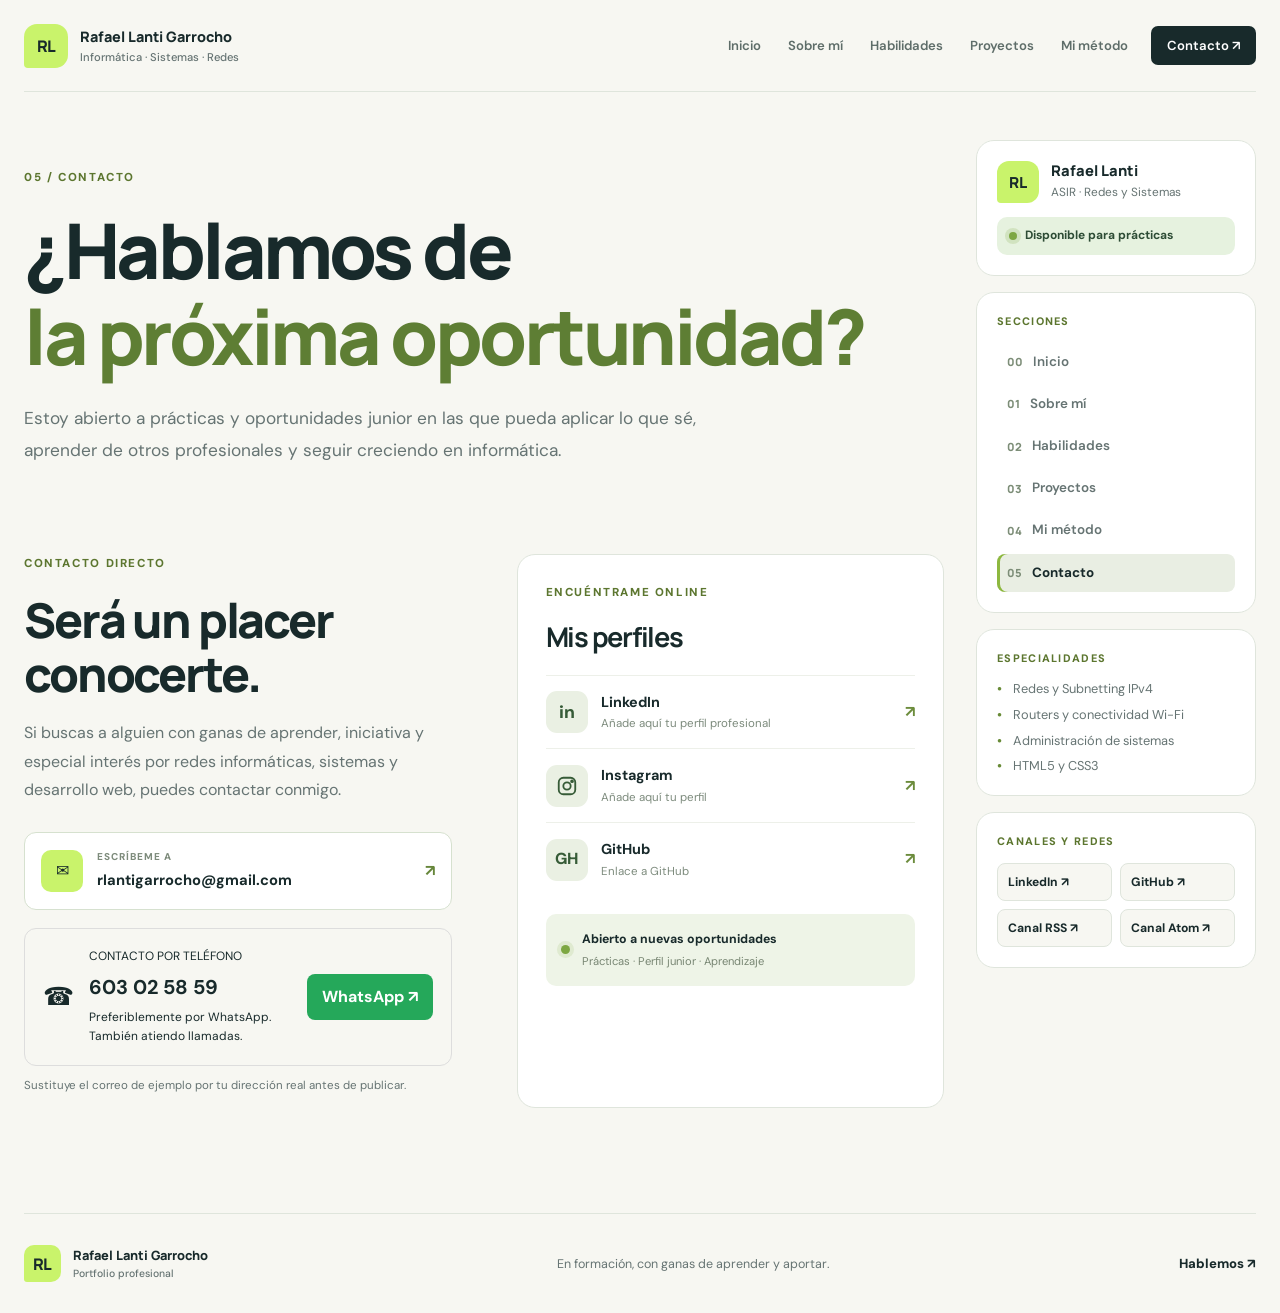
==== contacto.html @ fdefc6be "Add files via upload" ====
<!doctype html>
<html lang="es">
    <head>
        <meta charset="UTF-8" />
        <meta name="viewport" content="width=device-width, initial-scale=1.0" />
        <meta
            name="description"
            content="Contacta con Rafael Lanti Garrocho para oportunidades junior, prácticas y colaboraciones." />
        <title>Contacto | Rafael Lanti Garrocho</title>
        <link rel="stylesheet" href="css/styles.css" />
    <link rel="stylesheet" href="css/contacto.css" />
        
    </head>
    <body>
        <header class="cabecera-sitio">
            <a class="marca" href="index.html"
                ><span class="simbolo-marca">RL</span
                ><span class="nombre-marca">Rafael Lanti Garrocho<small>Informática · Sistemas · Redes</small></span></a
            >
            <nav class="navegacion" aria-label="Navegación principal">
                <a href="index.html" class="">Inicio</a><a href="sobre-mi.html" class="">Sobre mí</a
                ><a href="habilidades.html" class="">Habilidades</a><a href="proyectos.html" class="">Proyectos</a
                ><a href="proceso.html" class="">Mi método</a
                ><a class="contacto-navegacion" href="contacto.html">Contacto ↗</a>
            </nav>
        </header>
        <div class="estructura-pagina">
        <main class="contenido-principal">
            <section class="portada-interior contenedor">
                <p class="antetitulo">05 / CONTACTO</p>
                <h1>¿Hablamos de<br /><span>la próxima oportunidad?</span></h1>
                <p class="introduccion-interior">
                    Estoy abierto a prácticas y oportunidades junior en las que pueda aplicar lo que sé, aprender de
                    otros profesionales y seguir creciendo en informática.
                </p>
            </section>
            <section class="seccion contenedor distribucion-contacto">
                <div class="contenido-contacto">
                    <p class="antetitulo">CONTACTO DIRECTO</p>
                    <h2>Será un placer<br />conocerte.</h2>
                    <p>
                        Si buscas a alguien con ganas de aprender, iniciativa y especial interés por redes informáticas,
                        sistemas y desarrollo web, puedes contactar conmigo.
                    </p>
                    <a class="boton-correo" href="mailto:TU_CORREO@ejemplo.com"
                        ><span class="icono-correo">✉</span
                        ><span><small>ESCRÍBEME A</small><strong>rlantigarrocho@gmail.com</strong></span
                        ><b>↗</b></a
                    >
                    <div class="contacto-telefono">
                        <span class="icono-telefono">☎</span>
                        <span class="datos-telefono">
                            <small>CONTACTO POR TELÉFONO</small>
                            <strong>603 02 58 59</strong>
                            <small>Preferiblemente por WhatsApp. También atiendo llamadas.</small>
                        </span>
                        <a class="boton-whatsapp" href="https://wa.me/34603025859" target="_blank" rel="noopener noreferrer">WhatsApp ↗</a>
                    </div>
                    <p class="nota-sustitucion">Sustituye el correo de ejemplo por tu dirección real antes de publicar.</p>
                </div>
                <div class="panel-social">
                    <p class="antetitulo">ENCUÉNTRAME ONLINE</p>
                    <h3>Mis perfiles</h3>
                    <!-- Reemplaza los href de LinkedIn e Instagram con las URL reales. -->
                    <a
                        class="fila-social"
                        href="https://www.linkedin.com/in/rafael-lanti-garrocho-1a99183ab?utm_source=share_via&utm_content=profile&utm_medium=member_ios"
                        target="_blank"
                        rel="noopener noreferrer"
                        ><span class="logo-social logo-linkedin">in</span
                        ><span><strong>LinkedIn</strong><small>Añade aquí tu perfil profesional</small></span
                        ><b>↗</b></a
                    >
                    <a
                        class="fila-social"
                        href="https://www.instagram.com/_rafa_07_?rpxt=ZnczYmphZ2oycDF4&utm_source=qr"
                        target="_blank"
                        rel="noopener noreferrer"
                        ><span class="logo-social logo-instagram"
                            ><svg viewBox="0 0 24 24" aria-hidden="true">
                                <rect x="3" y="3" width="18" height="18" rx="5"></rect>
                                <circle cx="12" cy="12" r="4"></circle>
                                <circle cx="17.5" cy="6.8" r="1"></circle></svg></span
                        ><span><strong>Instagram</strong><small>Añade aquí tu perfil</small></span
                        ><b>↗</b></a
                    >
                    <a class="fila-social" href="https://github.com/" target="_blank" rel="noopener noreferrer"
                        ><span class="logo-social">GH</span
                        ><span><strong>GitHub</strong><small>Enlace a GitHub</small></span
                        ><b>↗</b></a
                    >
                    <div class="caja-disponibilidad">
                        <i></i
                        ><span
                            ><strong>Abierto a nuevas oportunidades</strong
                            ><small>Prácticas · Perfil junior · Aprendizaje</small></span
                        >
                    </div>
                </div>
            </section>
                </main>
        <aside class="barra-lateral" aria-label="Barra lateral de acceso rápido">
            <div class="tarjeta-lateral">
                <div class="perfil-lateral">
                    <span class="avatar-lateral">RL</span>
                    <div class="datos-lateral">
                        <strong>Rafael Lanti</strong>
                        <small>ASIR · Redes y Sistemas</small>
                    </div>
                </div>
                <div class="estado-lateral">
                    <span class="punto-estado"></span>
                    <span>Disponible para prácticas</span>
                </div>
            </div>

            <div class="tarjeta-lateral">
                <p class="titulo-lateral">SECCIONES</p>
                <nav class="menu-lateral" aria-label="Menú lateral">
                    <a href="index.html"><span>00</span> Inicio</a>
                    <a href="sobre-mi.html"><span>01</span> Sobre mí</a>
                    <a href="habilidades.html"><span>02</span> Habilidades</a>
                    <a href="proyectos.html"><span>03</span> Proyectos</a>
                    <a href="proceso.html"><span>04</span> Mi método</a>
                    <a href="contacto.html" class="activo-lateral"><span>05</span> Contacto</a>
                </nav>
            </div>

            <div class="tarjeta-lateral">
                <p class="titulo-lateral">ESPECIALIDADES</p>
                <ul class="lista-lateral">
                    <li>Redes y Subnetting IPv4</li>
                    <li>Routers y conectividad Wi-Fi</li>
                    <li>Administración de sistemas</li>
                    <li>HTML5 y CSS3</li>
                </ul>
            </div>

            <div class="tarjeta-lateral">
                <p class="titulo-lateral">CANALES Y REDES</p>
                <div class="enlaces-lateral">
                    <a href="https://www.linkedin.com/in/rafael-lanti-garrocho-1a99183ab?utm_source=share_via&utm_content=profile&utm_medium=member_ios" target="_blank" rel="noopener noreferrer">LinkedIn ↗</a>
                    <a href="https://github.com/" target="_blank" rel="noopener noreferrer">GitHub ↗</a>
                    <a href="rss.xml">Canal RSS ↗</a>
                    <a href="atom.xml">Canal Atom ↗</a>
                </div>
            </div>
        </aside>
    </div>
        <footer class="pie-sitio">
            <a class="marca" href="index.html"
                ><span class="simbolo-marca">RL</span
                ><span class="nombre-marca">Rafael Lanti Garrocho<small>Portfolio profesional</small></span></a
            >
            <p>En formación, con ganas de aprender y aportar.</p>
            <a href="contacto.html">Hablemos ↗</a>
        </footer>
    </body>
</html>
---- css/styles.css ----
/* ESTILOS GENERALES COMPARTIDOS
   Aquí solo se definen la base visual, colores, tipografía y elementos comunes. */
/* Estilos compartidos. Edita las variables para cambiar la paleta. */
@import url("https://fonts.googleapis.com/css2?family=DM+Sans:wght@400;500;600;700&family=Manrope:wght@400;500;600;700;800&display=swap");
/* PERSONALIZACION RAPIDA
   Cambia estos valores para modificar los colores, el ancho general y las esquinas.
   Los estilos comunes estan aqui; los estilos de cada pagina estan en su CSS correspondiente.
*/
:root {
   --fondo-pagina: #f7f7f2;
   --blanco: #fff;
   --texto-principal: #182a2b;
   --texto-secundario: #667473;
   --verde: #c9f36b;
   --verde-oscuro: #2d4c35;
   --verde-claro: #e6f2df;
   --borde: #dfe5dc;
   --fondo-suave: #eef1e9;
   --ancho-maximo: 1160px;
   --radio-borde: 18px;
}
* {
   box-sizing: border-box;
}
html {
   scroll-behavior: smooth;
}
body {
   margin: 0;
   color: var(--texto-principal);
   background: var(--fondo-pagina);
   font-family: "DM Sans", sans-serif;
   line-height: 1.65;
   -webkit-font-smoothing: antialiased;
}
a {
   color: inherit;
   text-decoration: none;
}
a:focus-visible {
   outline: 3px solid #799e37;
   outline-offset: 4px;
}
p {
   color: var(--texto-secundario);
   margin-top: 0;
}
h1,
h2,
h3 {
   font-family: "Manrope", sans-serif;
   line-height: 1.12;
   letter-spacing: -0.045em;
   margin-top: 0;
}
h1 {
   font-size: clamp(2.8rem, 6.5vw, 5.5rem);
   font-weight: 800;
   margin-bottom: 24px;
}
h2 {
   font-size: clamp(1.9rem, 3.6vw, 3.15rem);
   font-weight: 800;
   margin-bottom: 18px;
}
h3 {
   font-size: 1.35rem;
   margin-bottom: 12px;
}
.contenedor {
   width: min(var(--ancho-maximo), calc(100% - 48px));
   margin-inline: auto;
}
.antetitulo {
   display: flex;
   align-items: center;
   gap: 10px;
   color: #5c762f;
   font-size: 0.72rem;
   font-weight: 800;
   letter-spacing: 0.14em;
   margin: 0 0 20px;
}
.antetitulo i {
   width: 25px;
   height: 3px;
   background: #8db83f;
   display: inline-block;
}
h1 span,
h2 span {
   color: #5e7e34;
}
/* Navegación */
.cabecera-sitio {
   width: min(var(--ancho-maximo), calc(100% - 48px));
   min-height: 92px;
   margin: auto;
   display: flex;
   align-items: center;
   justify-content: space-between;
   gap: 30px;
   border-bottom: 1px solid var(--borde);
}
.marca {
   display: inline-flex;
   align-items: center;
   gap: 12px;
   flex-shrink: 0;
}
.simbolo-marca {
   display: grid;
   place-items: center;
   width: 44px;
   height: 44px;
   background: var(--verde);
   color: var(--texto-principal);
   font:
      800 1rem "Manrope",
      sans-serif;
   border-radius: 13px 13px 13px 4px;
   letter-spacing: -0.06em;
}
.nombre-marca {
   font:
      800 0.9rem "Manrope",
      sans-serif;
   line-height: 1.25;
}
.nombre-marca small {
   display: block;
   margin-top: 4px;
   font:
      500 0.7rem "DM Sans",
      sans-serif;
   color: var(--texto-secundario);
}
.navegacion {
   display: flex;
   align-items: center;
   justify-content: flex-end;
   flex-wrap: wrap;
   gap: 5px;
}
.navegacion a {
   padding: 9px 11px;
   color: #5e6d69;
   font-size: 0.82rem;
   font-weight: 600;
   border-radius: 7px;
   transition: 0.2s;
}
.navegacion a:hover,
.navegacion a.activo {
   color: var(--texto-principal);
   background: #e9eee3;
}
.navegacion a.activo {
   box-shadow: inset 0 -2px #91b747;
}
.navegacion .contacto-navegacion {
   background: var(--texto-principal);
   color: white;
   padding-inline: 16px;
   margin-left: 7px;
}
.navegacion .contacto-navegacion:hover {
   background: #36514b;
}

/* Páginas interiores */
.portada-interior {
   padding-block: 76px 28px;
}
.portada-interior h1 {
   font-size: clamp(2.8rem, 6vw, 5rem);
}
.introduccion-interior {
   max-width: 720px;
   font-size: 1.08rem;
   line-height: 1.85;
}

/* Pie de página */
.pie-sitio {
   width: min(var(--ancho-maximo), calc(100% - 48px));
   min-height: 100px;
   margin: auto;
   display: flex;
   align-items: center;
   justify-content: space-between;
   gap: 22px;
   border-top: 1px solid var(--borde);
}
.pie-sitio .simbolo-marca {
   width: 37px;
   height: 37px;
   border-radius: 10px 10px 10px 3px;
}
.pie-sitio .nombre-marca {
   font-size: 0.8rem;
}
.pie-sitio .nombre-marca small {
   font-size: 0.65rem;
}
.pie-sitio > p {
   margin: 0;
   font-size: 0.78rem;
}
.pie-sitio > a:last-child {
   font-size: 0.82rem;
   font-weight: 800;
}

@media  (max-width: 960px)  {
  .cabecera-sitio { align-items: flex-start;
      flex-direction: column;
      justify-content: center;
      padding-block: 20px;
      gap: 17px; }
  .navegacion { justify-content: flex-start; }
}

@media  (max-width: 680px)  {
  .contenedor,
   .cabecera-sitio,
   .pie-sitio { width: calc(100% - 32px); }
  .cabecera-sitio { min-height: auto; }
  .navegacion { gap: 3px; }
  .navegacion a { padding: 8px;
      font-size: 0.76rem; }
  .navegacion .contacto-navegacion { margin-left: 0; }
  .seccion { padding-block: 66px; }
  .introduccion-seccion { display: block; }
  .introduccion-seccion > p { margin-top: 20px; }
  .portada-interior { padding-block: 52px 20px; }
  .pie-sitio { flex-wrap: wrap;
      padding-block: 20px; }
  .pie-sitio > p { order: 3;
      width: 100%; }
}

@media  (max-width: 760px)  {
  .marco-retrato { width: min(82%, 340px); }
  .foto-perfil { min-height: 300px; }
}


/* Accesos a los canales RSS y Atom en la navegación del inicio */
.navegacion .enlace-canales {
   padding: 7px 9px;
   border: 1px solid var(--borde);
   color: var(--verde-oscuro);
   font-size: 0.72rem;
   font-weight: 800;
   line-height: 1;
}
.navegacion .enlace-canales:hover {
   background: var(--verde);
   border-color: var(--verde);
}


/* Estructura con barra lateral común en todas las páginas */
.estructura-pagina {
   width: min(1380px, calc(100% - 48px));
   margin-inline: auto;
   display: grid;
   grid-template-columns: minmax(0, 1fr) 280px;
   gap: 32px;
   align-items: start;
}
.contenido-principal {
   min-width: 0;
}
.contenido-principal .contenedor {
   width: 100%;
}
.barra-lateral {
   position: sticky;
   top: 24px;
   margin-block: 48px;
   display: flex;
   flex-direction: column;
   gap: 16px;
}
.tarjeta-lateral {
   padding: 20px;
   background: var(--blanco);
   border: 1px solid var(--borde);
   border-radius: var(--radio-borde);
}
.perfil-lateral {
   display: flex;
   align-items: center;
   gap: 12px;
   margin-bottom: 14px;
}
.avatar-lateral {
   display: grid;
   place-items: center;
   width: 42px;
   height: 42px;
   flex-shrink: 0;
   border-radius: 12px 12px 12px 4px;
   background: var(--verde);
   color: var(--texto-principal);
   font:
      800 0.95rem "Manrope",
      sans-serif;
}
.datos-lateral strong {
   display: block;
   font:
      800 0.92rem "Manrope",
      sans-serif;
   line-height: 1.2;
}
.datos-lateral small {
   display: block;
   margin-top: 3px;
   color: var(--texto-secundario);
   font-size: 0.74rem;
}
.estado-lateral {
   display: flex;
   align-items: center;
   gap: 8px;
   padding: 9px 12px;
   border-radius: 10px;
   background: var(--verde-claro);
   color: var(--verde-oscuro);
   font-size: 0.75rem;
   font-weight: 700;
}
.punto-estado {
   width: 8px;
   height: 8px;
   flex-shrink: 0;
   border-radius: 50%;
   background: #7da742;
   box-shadow: 0 0 0 4px rgba(125, 167, 66, 0.2);
}
.titulo-lateral {
   margin: 0 0 12px;
   color: #5c762f;
   font-size: 0.68rem;
   font-weight: 800;
   letter-spacing: 0.12em;
}
.menu-lateral {
   display: flex;
   flex-direction: column;
   gap: 4px;
}
.menu-lateral a {
   display: flex;
   align-items: center;
   gap: 10px;
   padding: 8px 10px;
   border-radius: 8px;
   color: var(--texto-secundario);
   font-size: 0.84rem;
   font-weight: 600;
   transition:
      background 0.2s,
      color 0.2s;
}
.menu-lateral a span {
   font:
      800 0.7rem "Manrope",
      sans-serif;
   color: #7c8d77;
}
.menu-lateral a:hover,
.menu-lateral a.activo-lateral {
   background: #e9eee3;
   color: var(--texto-principal);
}
.menu-lateral a.activo-lateral {
   font-weight: 700;
   box-shadow: inset 3px 0 0 #8db83f;
}
.lista-lateral {
   list-style: none;
   margin: 0;
   padding: 0;
   display: flex;
   flex-direction: column;
   gap: 8px;
}
.lista-lateral li {
   position: relative;
   padding-left: 16px;
   color: var(--texto-secundario);
   font-size: 0.8rem;
   line-height: 1.4;
}
.lista-lateral li::before {
   content: "•";
   position: absolute;
   left: 0;
   color: #688b37;
   font-weight: 800;
}
.enlaces-lateral {
   display: grid;
   grid-template-columns: 1fr 1fr;
   gap: 8px;
}
.enlaces-lateral a {
   display: flex;
   align-items: center;
   justify-content: space-between;
   padding: 8px 10px;
   border: 1px solid var(--borde);
   border-radius: 8px;
   background: var(--fondo-pagina);
   color: var(--texto-principal);
   font-size: 0.76rem;
   font-weight: 700;
   transition:
      background 0.2s,
      border-color 0.2s;
}
.enlaces-lateral a:hover {
   background: var(--verde);
   border-color: var(--verde);
}
.cabecera-sitio,
.pie-sitio {
   width: min(1380px, calc(100% - 48px));
}

@media (max-width: 1060px) {
   .estructura-pagina {
      grid-template-columns: 1fr;
   }
   .barra-lateral {
      position: static;
      margin-top: 0;
      margin-bottom: 56px;
      display: grid;
      grid-template-columns: repeat(2, 1fr);
   }
}

@media (max-width: 680px) {
   .estructura-pagina,
   .cabecera-sitio,
   .pie-sitio {
      width: calc(100% - 32px);
   }
   .barra-lateral {
      grid-template-columns: 1fr;
      margin-bottom: 40px;
   }
}

/* AJUSTES ADICIONALES PARA MOVILES */
@media (max-width: 680px) {
   body {
      overflow-x: hidden;
   }

   .contenedor,
   .estructura-pagina,
   .cabecera-sitio,
   .pie-sitio {
      max-width: 100%;
   }

   .cabecera-sitio {
      align-items: stretch;
   }

   .navegacion {
      width: 100%;
      justify-content: flex-start;
      gap: 4px;
   }

   .navegacion a {
      padding: 8px 9px;
      font-size: 0.75rem;
   }

   .navegacion .enlace-canales {
      font-size: 0.68rem;
   }

   .estructura-pagina {
      gap: 12px;
   }

   .contenido-principal,
   .contenido-principal .contenedor,
   .barra-lateral,
   .tarjeta-lateral {
      min-width: 0;
   }

   .barra-lateral {
      display: grid;
      grid-template-columns: 1fr;
      gap: 12px;
   }

   .tarjeta-lateral {
      padding: 17px;
   }

   .portada-interior h1 {
      font-size: clamp(2.3rem, 10vw, 3.5rem);
      overflow-wrap: anywhere;
   }

   .introduccion-interior {
      font-size: 0.98rem;
      line-height: 1.7;
   }

   .pie-sitio {
      align-items: flex-start;
      gap: 14px;
   }

   img,
   svg,
   video,
   iframe {
      max-width: 100%;
   }

   p,
   li,
   a,
   strong,
   small {
      overflow-wrap: anywhere;
   }
}

@media (max-width: 380px) {
   .contenedor,
   .cabecera-sitio,
   .pie-sitio,
   .estructura-pagina {
      width: calc(100% - 24px);
   }

   .navegacion a {
      padding: 7px;
      font-size: 0.7rem;
   }

   .nombre-marca {
      font-size: 0.82rem;
   }
}
---- css/contacto.css ----
/* Estilos específicos de esta página */

/* Contacto */
.distribucion-contacto {
   display: grid;
   grid-template-columns: 1fr 1fr;
   gap: 65px;
   padding-top: 42px;
   padding-bottom: 105px;
}
.contenido-contacto h2 {
   font-size: 3rem;
}
.contenido-contacto > p:not(.antetitulo) {
   max-width: 450px;
   line-height: 1.8;
}
.boton-correo {
   display: flex;
   align-items: center;
   gap: 14px;
   max-width: 470px;
   padding: 16px;
   margin-top: 27px;
   border: 1px solid #d6e1cf;
   border-radius: 12px;
   background: white;
}
.icono-correo {
   display: grid;
   place-items: center;
   width: 42px;
   height: 42px;
   border-radius: 10px;
   background: var(--verde);
}
.boton-correo small,
.boton-correo strong {
   display: block;
}
.boton-correo small {
   font-size: 0.62rem;
   color: #7d8b7b;
   font-weight: 800;
   letter-spacing: 0.1em;
}
.boton-correo strong {
   font-size: 0.92rem;
   margin-top: 3px;
}
.boton-correo > b {
   margin-left: auto;
   color: #66863a;
}
.nota-sustitucion {
   font-size: 0.72rem;
   margin-top: 10px;
}
.panel-social {
   padding: 28px;
   border: 1px solid var(--borde);
   border-radius: var(--radio-borde);
   background: white;
}
.panel-social h3 {
   font-size: 1.7rem;
   margin-bottom: 22px;
}
.fila-social {
   display: flex;
   align-items: center;
   gap: 13px;
   padding: 15px 0;
   border-top: 1px solid #edf0e9;
}
.logo-social {
   display: grid;
   place-items: center;
   width: 42px;
   height: 42px;
   flex-shrink: 0;
   border-radius: 11px;
   background: #eaf0e3;
   color: #365b37;
   font-weight: 800;
}
.logo-linkedin {
   font-size: 1.1rem;
}
.logo-instagram svg {
   width: 22px;
   height: 22px;
   fill: none;
   stroke: currentColor;
   stroke-width: 2;
}
.fila-social > span:nth-child(2) {
   display: flex;
   flex-direction: column;
}
.fila-social strong {
   font-size: 0.9rem;
}
.fila-social small {
   color: #7d8b7d;
   font-size: 0.72rem;
}
.fila-social > b {
   margin-left: auto;
   color: #6c8c3c;
}
.fila-social:hover strong {
   color: #5c7d31;
}
.caja-disponibilidad {
   display: flex;
   gap: 12px;
   align-items: center;
   padding: 15px;
   margin-top: 18px;
   background: #eef4e7;
   border-radius: 10px;
}
.caja-disponibilidad > i {
   width: 9px;
   height: 9px;
   flex-shrink: 0;
   border-radius: 50%;
   background: #7da742;
   box-shadow: 0 0 0 4px #7da74224;
}
.caja-disponibilidad strong,
.caja-disponibilidad small {
   display: block;
}
.caja-disponibilidad strong {
   font-size: 0.77rem;
}
.caja-disponibilidad small {
   color: #788673;
   font-size: 0.7rem;
   margin-top: 3px;
}

@media  (max-width: 680px)  {
  .rejilla-areas,
   .rejilla-habilidades,
   .distribucion-destacado,
   .distribucion-sobre-mi,
   .distribucion-contacto { grid-template-columns: 1fr; }
  .distribucion-contacto { padding-top: 25px;
      gap: 30px;
      padding-bottom: 70px; }
  .contenido-contacto h2 { font-size: 2.5rem; }
  .panel-social { padding: 22px; }
  .boton-correo { gap: 10px;
      padding: 12px; }
  .boton-correo strong { font-size: 0.78rem; }
}

/* Ajustes para pantallas pequeñas */
@media (max-width: 680px) {
   .contenido-contacto h2 {
      font-size: clamp(2rem, 9vw, 2.5rem);
   }

   .boton-correo,
   .panel-social,
   .caja-disponibilidad {
      min-width: 0;
      max-width: 100%;
   }

   .boton-correo strong {
      overflow-wrap: anywhere;
   }

   .fila-social {
      gap: 9px;
   }
}


/* Datos de contacto por teléfono y WhatsApp */
.contacto-telefono {
    display: flex;
    align-items: center;
    gap: 15px;
    margin-top: 18px;
    padding: 18px;
    border: 1px solid var(--color-borde, #dddddd);
    border-radius: 12px;
    flex-wrap: wrap;
}

.icono-telefono {
    font-size: 25px;
}

.datos-telefono {
    display: flex;
    flex: 1;
    flex-direction: column;
    gap: 4px;
    min-width: 180px;
}

.datos-telefono small {
    font-size: 12px;
}

.datos-telefono strong {
    font-size: 20px;
}

.boton-whatsapp {
    display: inline-block;
    padding: 10px 15px;
    border-radius: 8px;
    text-decoration: none;
    font-weight: bold;
    background-color: #25a85a;
    color: white;
}

.boton-whatsapp:hover {
    background-color: #1d8849;
}

@media (max-width: 600px) {
    .contacto-telefono {
        align-items: flex-start;
    }

    .boton-whatsapp {
        width: 100%;
        text-align: center;
        box-sizing: border-box;
    }
}
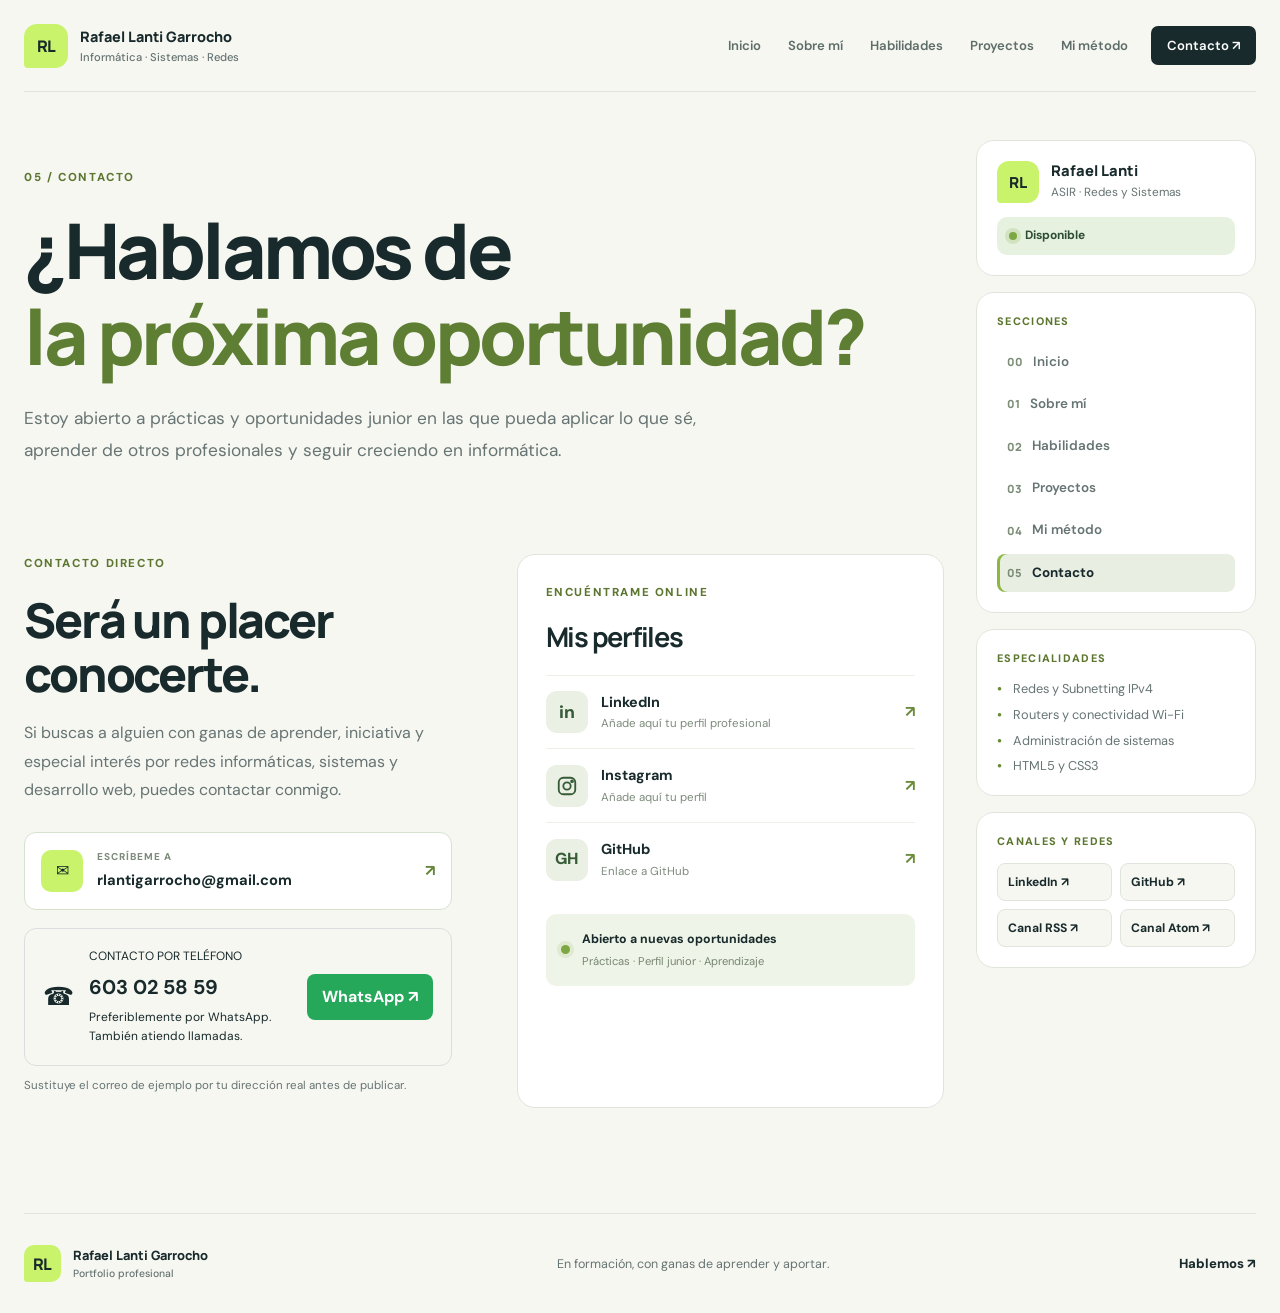
==== commit 880b096a: "Change availability text from 'Disponible para prácticas' to 'Disponible'" ====
--- a/contacto.html
+++ b/contacto.html
@@ -110,7 +110,7 @@
                 </div>
                 <div class="estado-lateral">
                     <span class="punto-estado"></span>
-                    <span>Disponible para prácticas</span>
+                    <span>Disponible</span>
                 </div>
             </div>
 
